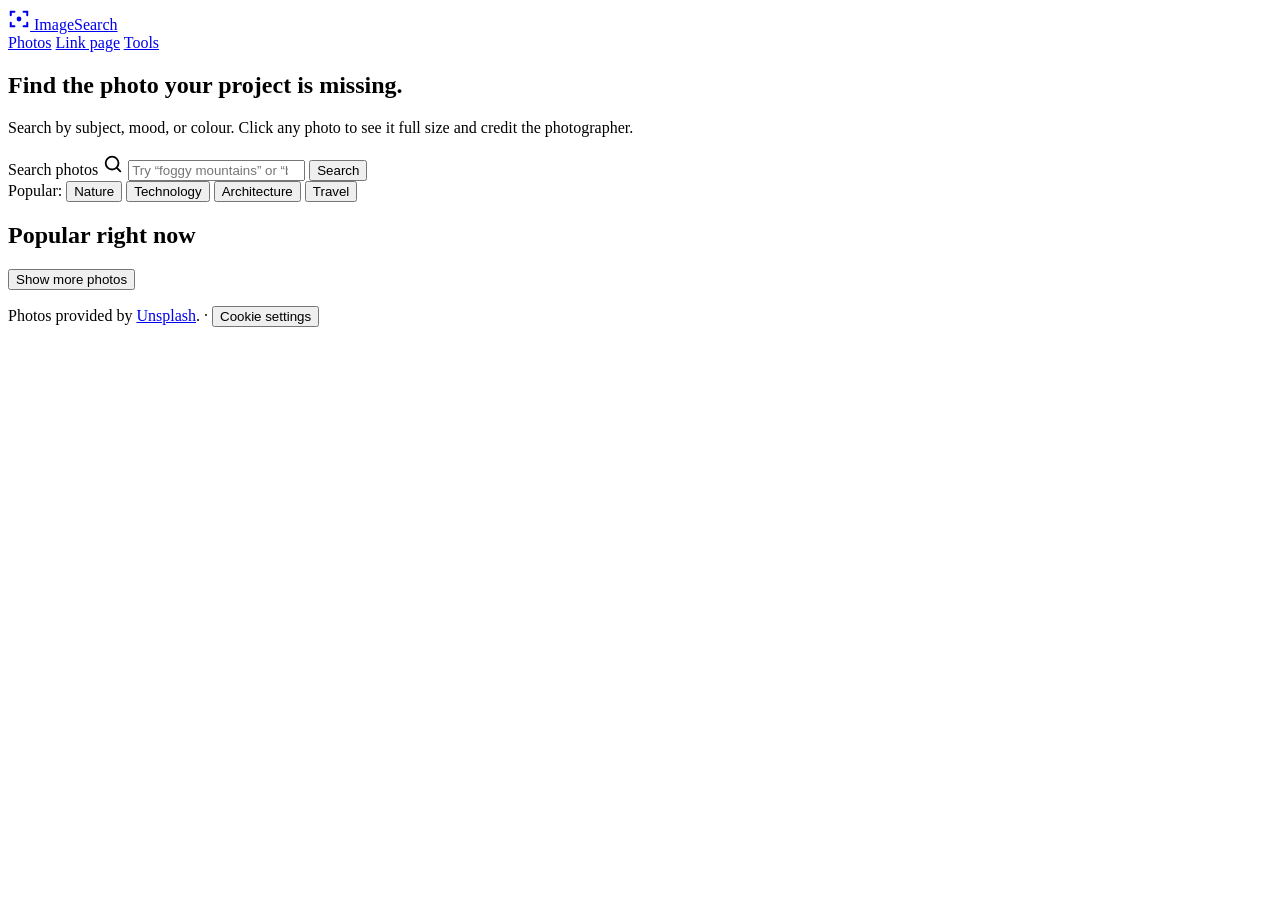
==== index.html @ f25a1036 "Update index.html" ====
<!DOCTYPE html>
<html lang="en">
<head>
    <meta charset="UTF-8">
    <meta name="viewport" content="width=device-width, initial-scale=1.0, viewport-fit=cover">

    <title>Image Search Engine</title>
    <meta name="description" content="Search free, high-quality photos and open them in a full-size viewer.">


    <link rel="icon" href="favicon.svg" type="image/svg+xml">
    <link rel="icon" href="icons/favicon-32.png" sizes="32x32" type="image/png">
    <link rel="apple-touch-icon" href="icons/apple-touch-icon.png">
    <link rel="manifest" href="manifest.webmanifest">
    <meta name="theme-color" content="#f2f3f1" media="(prefers-color-scheme: light)">
    <meta name="theme-color" content="#101214" media="(prefers-color-scheme: dark)">
    <meta name="apple-mobile-web-app-capable" content="yes">
    <meta name="apple-mobile-web-app-title" content="ImageSearch">

    <!-- Loads Google Fonts only after the visitor accepts -->
    <script src="consent.js"></script>
    <link rel="stylesheet" href="site.css">

    <link rel="stylesheet" href="image.css">
</head>

<body>

    <header class="topbar">
        <a href="#" class="brand" aria-label="ImageSearch home">
            <svg class="brand-mark" viewBox="0 0 24 24" width="22" height="22" fill="none" stroke="currentColor" stroke-width="2.2" stroke-linecap="round" aria-hidden="true">
                <path d="M3 8V4h4M17 4h4v4M21 16v4h-4M7 20H3v-4"/>
                <circle cx="12" cy="12" r="2.6" fill="currentColor" stroke="none"/>
            </svg>
            ImageSearch
        </a>
        <nav class="topbar-nav">
            <a href="index.html" aria-current="page">Photos</a>
            <a href="links.html">Link page</a>
            <a href="tools.html">Tools</a>
        </nav>
    </header>

    <section class="hero">
        <h1>Find the photo your project is missing.</h1>
        <p class="hero-description">
            Search by subject, mood, or colour. Click any photo to see it full size and credit the photographer.
        </p>

        <form id="search-form" role="search">
            <label for="search-box" class="visually-hidden">Search photos</label>
            <svg class="search-icon" viewBox="0 0 24 24" width="22" height="22" fill="none" stroke="currentColor" stroke-width="2" stroke-linecap="round" aria-hidden="true">
                <circle cx="11" cy="11" r="7"/>
                <path d="M20 20l-3.5-3.5"/>
            </svg>
            <input
                type="search"
                id="search-box"
                placeholder="Try “foggy mountains” or “blue door”"
                autocomplete="off"
                required
            >
            <button type="submit">Search</button>
        </form>

        <div class="suggestions" aria-label="Popular searches">
            <span>Popular:</span>
            <button type="button" class="suggestion">Nature</button>
            <button type="button" class="suggestion">Technology</button>
            <button type="button" class="suggestion">Architecture</button>
            <button type="button" class="suggestion">Travel</button>
        </div>
    </section>

    <main class="main-content">
        <div class="results-heading">
            <h2 id="results-title">Popular right now</h2>
            <p class="results-caption" id="results-caption" aria-live="polite"></p>
        </div>

        <div id="search-result" aria-busy="false"></div>

        <p id="status" class="status" role="status" hidden></p>

        <button id="show-more-btn" type="button">Show more photos</button>
    </main>

    <footer>
        <p>Photos provided by <a href="https://unsplash.com/?utm_source=image_search&utm_medium=referral" target="_blank" rel="noopener noreferrer">Unsplash</a>. <span aria-hidden="true">·</span> <button type="button" class="link-button" data-consent-open>Cookie settings</button></p>
    </footer>

    <dialog id="lightbox" aria-label="Photo viewer">
        <button type="button" class="lb-close" id="lb-close" aria-label="Close viewer">
            <svg viewBox="0 0 24 24" width="20" height="20" fill="none" stroke="currentColor" stroke-width="2.2" stroke-linecap="round" aria-hidden="true"><path d="M6 6l12 12M18 6L6 18"/></svg>
        </button>
        <button type="button" class="lb-nav lb-prev" id="lb-prev" aria-label="Previous photo">
            <svg viewBox="0 0 24 24" width="22" height="22" fill="none" stroke="currentColor" stroke-width="2.2" stroke-linecap="round" stroke-linejoin="round" aria-hidden="true"><path d="M15 5l-7 7 7 7"/></svg>
        </button>
        <button type="button" class="lb-nav lb-next" id="lb-next" aria-label="Next photo">
            <svg viewBox="0 0 24 24" width="22" height="22" fill="none" stroke="currentColor" stroke-width="2.2" stroke-linecap="round" stroke-linejoin="round" aria-hidden="true"><path d="M9 5l7 7-7 7"/></svg>
        </button>

        <figure class="lb-figure">
            <img id="lb-image" alt="">
            <figcaption>
                <span>Photo by <a id="lb-author" target="_blank" rel="noopener noreferrer"></a></span>
                <a id="lb-source" class="lb-source" target="_blank" rel="noopener noreferrer">View on Unsplash</a>
            </figcaption>
        </figure>
    </dialog>

    <script src="image.js"></script>
    <script src="pwa.js"></script>
</body>
</html>
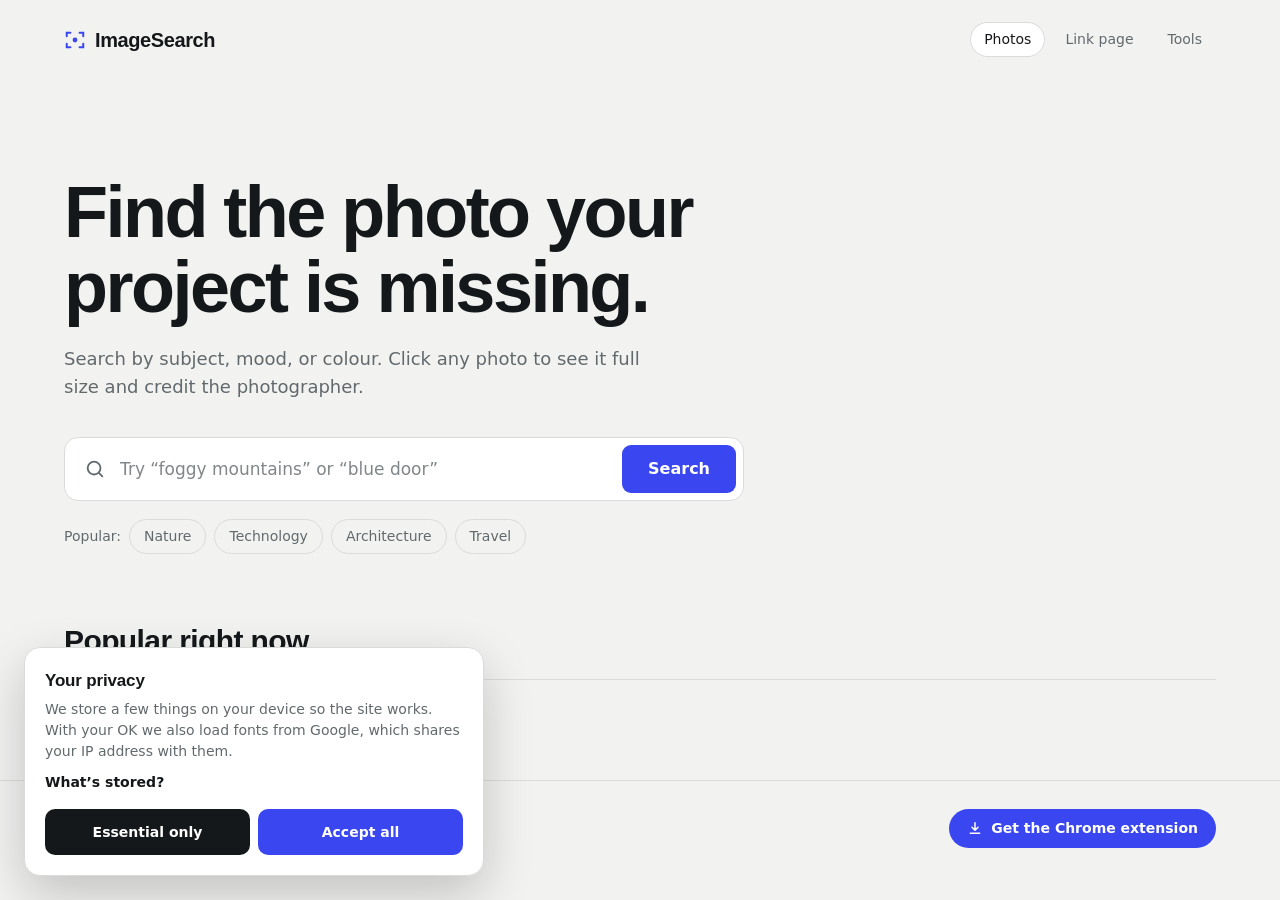
==== commit bbc55bb1: "Update index.html" ====
--- a/index.html
+++ b/index.html
@@ -86,7 +86,10 @@
     </main>
 
     <footer>
-        <p>Photos provided by <a href="https://unsplash.com/?utm_source=image_search&utm_medium=referral" target="_blank" rel="noopener noreferrer">Unsplash</a>. <span aria-hidden="true">·</span> <button type="button" class="link-button" data-consent-open>Cookie settings</button></p>
+        <div class="footer-row">
+            <p>Photos provided by <a href="https://unsplash.com/?utm_source=image_search&utm_medium=referral" target="_blank" rel="noopener noreferrer">Unsplash</a>. <span aria-hidden="true">·</span> <button type="button" class="link-button" data-consent-open>Cookie settings</button></p>
+            <a class="footer-btn" href="extension.html"><svg viewBox="0 0 24 24" width="16" height="16" fill="none" stroke="currentColor" stroke-width="2.2" stroke-linecap="round" stroke-linejoin="round" aria-hidden="true"><path d="M12 4v11M7.5 11l4.5 4.5 4.5-4.5M5 20h14"/></svg> Get the Chrome extension</a>
+        </div>
     </footer>
 
     <dialog id="lightbox" aria-label="Photo viewer">
--- a/site.css
+++ b/site.css
@@ -0,0 +1,222 @@
+/* Shared by every page: cookie banner, install button, offline notice, footer link button.
+   Uses the colour variables each page already defines, with fallbacks. */
+
+/* ---------- Footer "Cookie settings" ---------- */
+
+.link-button {
+    padding: 0;
+    background: none;
+    border: none;
+    font: inherit;
+    color: inherit;
+    text-decoration: underline;
+    text-underline-offset: 3px;
+    cursor: pointer;
+}
+
+.link-button:focus-visible {
+    outline: 3px solid var(--accent, #3a47f0);
+    outline-offset: 3px;
+}
+
+/* ---------- Cookie banner ---------- */
+
+.consent {
+    position: fixed;
+    left: 16px;
+    right: 16px;
+    bottom: 16px;
+    z-index: 1000;
+    max-width: 460px;
+    max-height: calc(100vh - 32px);
+    max-height: calc(100dvh - 32px);
+    overflow-y: auto;
+    padding: 20px 20px calc(20px + env(safe-area-inset-bottom, 0px));
+    background: var(--surface, #ffffff);
+    color: var(--ink, #15181a);
+    border: 1px solid var(--line, #d9dcd9);
+    border-radius: 16px;
+    box-shadow: 0 18px 50px rgba(0, 0, 0, 0.2);
+    font-family: var(--font-body, system-ui, -apple-system, 'Segoe UI', sans-serif);
+    font-size: 14px;
+    line-height: 1.5;
+    text-align: left;
+    animation: consent-in 0.35s ease-out;
+}
+
+.consent[hidden] { display: none; }
+
+@media (min-width: 600px) {
+    .consent {
+        left: 24px;
+        right: auto;
+        bottom: 24px;
+    }
+}
+
+@keyframes consent-in {
+    from { opacity: 0; transform: translateY(16px); }
+    to   { opacity: 1; transform: none; }
+}
+
+.consent h2 {
+    margin-bottom: 6px;
+    font-family: var(--font-display, inherit);
+    font-size: 17px;
+    font-weight: 700;
+    letter-spacing: -0.01em;
+}
+
+.consent h2:focus { outline: none; }
+
+.consent p { color: var(--muted, #62696d); }
+
+.consent details { margin-top: 10px; }
+
+.consent summary {
+    display: inline-block;
+    cursor: pointer;
+    font-weight: 600;
+    text-underline-offset: 3px;
+}
+
+.consent summary:focus-visible {
+    outline: 3px solid var(--accent, #3a47f0);
+    outline-offset: 3px;
+}
+
+.consent ul {
+    margin: 10px 0 0;
+    padding-left: 18px;
+    color: var(--muted, #62696d);
+}
+
+.consent li + li { margin-top: 6px; }
+
+.consent li strong { color: var(--ink, #15181a); }
+
+/* Both choices look equally prominent, so declining is as easy as accepting */
+.consent-actions {
+    display: flex;
+    flex-wrap: wrap;
+    gap: 8px;
+    margin-top: 16px;
+}
+
+.consent-btn {
+    flex: 1 1 140px;
+    min-height: 46px;
+    padding: 0 18px;
+    border: none;
+    border-radius: 10px;
+    font: inherit;
+    font-weight: 600;
+    cursor: pointer;
+    transition: background 0.2s;
+}
+
+.consent-all {
+    background: var(--accent, #3a47f0);
+    color: var(--accent-ink, #ffffff);
+}
+
+.consent-all:hover { background: var(--accent-hover, #2c37d1); }
+
+.consent-essential {
+    background: var(--ink, #15181a);
+    color: var(--surface, #ffffff);
+}
+
+.consent-essential:hover { opacity: 0.88; }
+
+.consent-btn:focus-visible {
+    outline: 3px solid var(--accent, #3a47f0);
+    outline-offset: 3px;
+}
+
+/* ---------- Install button ---------- */
+
+.install-btn {
+    white-space: nowrap;
+    padding: 7px 14px;
+    background: var(--accent, #3a47f0);
+    border: none;
+    border-radius: 999px;
+    color: var(--accent-ink, #ffffff);
+    font: inherit;
+    font-size: 14px;
+    font-weight: 600;
+    cursor: pointer;
+    transition: background 0.2s;
+}
+
+.install-btn:hover { background: var(--accent-hover, #2c37d1); }
+.install-btn[hidden] { display: none; }
+
+.install-btn:focus-visible {
+    outline: 3px solid var(--accent, #3a47f0);
+    outline-offset: 3px;
+}
+
+/* ---------- Offline notice ---------- */
+
+.net-toast {
+    position: fixed;
+    top: calc(12px + env(safe-area-inset-top, 0px));
+    left: 50%;
+    transform: translateX(-50%);
+    z-index: 1001;
+    max-width: calc(100% - 32px);
+    padding: 10px 18px;
+    background: var(--ink, #15181a);
+    color: var(--surface, #ffffff);
+    border-radius: 999px;
+    font-family: var(--font-body, system-ui, sans-serif);
+    font-size: 14px;
+    font-weight: 500;
+    text-align: center;
+    box-shadow: 0 8px 24px rgba(0, 0, 0, 0.25);
+}
+
+.net-toast[hidden] { display: none; }
+
+@media (prefers-reduced-motion: reduce) {
+    .consent { animation: none; }
+}
+
+/* ---------- Footer row and the extension button ---------- */
+
+.footer-row {
+    display: flex;
+    flex-wrap: wrap;
+    align-items: center;
+    justify-content: space-between;
+    gap: 12px 20px;
+}
+
+.footer-row p { margin: 0; }
+
+.footer-btn {
+    display: inline-flex;
+    align-items: center;
+    gap: 8px;
+    padding: 9px 18px;
+    background: var(--accent, #3a47f0);
+    border-radius: 999px;
+    color: var(--accent-ink, #ffffff);
+    font-size: 14px;
+    font-weight: 600;
+    text-decoration: none;
+    transition: background 0.2s;
+}
+
+.footer-btn:hover { background: var(--accent-hover, #2c37d1); }
+
+.footer-btn:focus-visible {
+    outline: 3px solid var(--accent, #3a47f0);
+    outline-offset: 3px;
+}
+
+@media (max-width: 600px) {
+    .footer-row { justify-content: center; text-align: center; }
+}
--- a/image.css
+++ b/image.css
@@ -0,0 +1,742 @@
+/* ---------- Tokens ---------- */
+
+:root {
+    --bg: #f2f3f1;
+    --surface: #ffffff;
+    --ink: #15181a;
+    --muted: #62696d;
+    --line: #d9dcd9;
+    --accent: #3a47f0;
+    --accent-hover: #2c37d1;
+    --accent-ink: #ffffff;
+    --focus: #3a47f0;
+
+    --font-display: 'Bricolage Grotesque', 'Helvetica Neue', Arial, sans-serif;
+    --font-body: 'Instrument Sans', system-ui, -apple-system, 'Segoe UI', sans-serif;
+
+    --gutter: clamp(20px, 5vw, 64px);
+    --radius: 14px;
+}
+
+@media (prefers-color-scheme: dark) {
+    :root {
+        --bg: #101214;
+        --surface: #1a1d20;
+        --ink: #eceeef;
+        --muted: #9aa1a6;
+        --line: #2b3034;
+        --accent: #7c86ff;
+        --accent-hover: #98a0ff;
+        --accent-ink: #0d0f1a;
+        --focus: #98a0ff;
+    }
+}
+
+/* ---------- Base ---------- */
+
+*,
+*::before,
+*::after {
+    margin: 0;
+    padding: 0;
+    box-sizing: border-box;
+}
+
+html {
+    -webkit-text-size-adjust: 100%;
+}
+
+body {
+    background: var(--bg);
+    color: var(--ink);
+    font-family: var(--font-body);
+    font-size: 16px;
+    line-height: 1.5;
+    min-height: 100vh;
+    min-height: 100dvh;
+}
+
+a {
+    color: inherit;
+}
+
+button {
+    font: inherit;
+    color: inherit;
+    cursor: pointer;
+    touch-action: manipulation;
+    -webkit-tap-highlight-color: transparent;
+}
+
+:focus-visible {
+    outline: 3px solid var(--focus);
+    outline-offset: 3px;
+}
+
+.visually-hidden {
+    position: absolute;
+    width: 1px;
+    height: 1px;
+    overflow: hidden;
+    clip: rect(0 0 0 0);
+    white-space: nowrap;
+}
+
+/* ---------- Top bar ---------- */
+
+.topbar {
+    display: flex;
+    flex-wrap: wrap;
+    justify-content: space-between;
+    align-items: center;
+    gap: 10px 16px;
+    padding: 22px var(--gutter);
+}
+
+.brand {
+    display: inline-flex;
+    align-items: center;
+    gap: 9px;
+    font-family: var(--font-display);
+    font-weight: 700;
+    font-size: 20px;
+    letter-spacing: -0.02em;
+    text-decoration: none;
+}
+
+.brand-mark {
+    color: var(--accent);
+}
+
+.topbar-nav {
+    display: flex;
+    flex-wrap: wrap;
+    justify-content: flex-end;
+    gap: 6px;
+}
+
+.topbar-nav a {
+    white-space: nowrap;
+    padding: 7px 14px;
+    border-radius: 999px;
+    font-size: 14px;
+    font-weight: 500;
+    text-decoration: none;
+    color: var(--muted);
+    transition: background 0.2s, color 0.2s;
+}
+
+.topbar-nav a:hover {
+    color: var(--ink);
+    background: var(--surface);
+}
+
+.topbar-nav a[aria-current="page"] {
+    color: var(--ink);
+    background: var(--surface);
+    box-shadow: inset 0 0 0 1px var(--line);
+}
+
+/* ---------- Hero ---------- */
+
+.hero {
+    padding: clamp(40px, 8vw, 96px) var(--gutter) clamp(36px, 6vw, 64px);
+    max-width: 980px;
+}
+
+h1 {
+    font-family: var(--font-display);
+    font-weight: 700;
+    font-size: clamp(38px, 6.4vw, 72px);
+    line-height: 1.04;
+    letter-spacing: -0.035em;
+    max-width: 16ch;
+    text-wrap: balance;
+}
+
+.hero-description {
+    margin-top: 20px;
+    max-width: 52ch;
+    font-size: 18px;
+    line-height: 1.55;
+    color: var(--muted);
+}
+
+/* ---------- Search form ---------- */
+
+form {
+    margin-top: 36px;
+    display: flex;
+    align-items: center;
+    gap: 6px;
+    width: 100%;
+    max-width: 680px;
+    padding: 7px;
+    background: var(--surface);
+    border: 1.5px solid var(--line);
+    border-radius: var(--radius);
+    transition: border-color 0.2s, box-shadow 0.2s;
+}
+
+form:focus-within {
+    border-color: var(--accent);
+    box-shadow: 0 0 0 4px color-mix(in srgb, var(--accent) 18%, transparent);
+}
+
+.search-icon {
+    flex: none;
+    margin-left: 12px;
+    color: var(--muted);
+}
+
+form input {
+    flex: 1;
+    min-width: 0;
+    height: 48px;
+    padding: 0 8px;
+    border: none;
+    outline: none;
+    background: transparent;
+    color: var(--ink);
+    font: inherit;
+    font-size: 17px;
+}
+
+form input::placeholder {
+    color: var(--muted);
+    opacity: 0.8;
+}
+
+form input::-webkit-search-cancel-button {
+    cursor: pointer;
+}
+
+form button {
+    flex: none;
+    height: 48px;
+    padding: 0 26px;
+    border: none;
+    border-radius: 9px;
+    background: var(--accent);
+    color: var(--accent-ink);
+    font-weight: 600;
+    font-size: 16px;
+    transition: background 0.2s;
+}
+
+form button:hover {
+    background: var(--accent-hover);
+}
+
+/* ---------- Suggestions ---------- */
+
+.suggestions {
+    margin-top: 18px;
+    display: flex;
+    flex-wrap: wrap;
+    align-items: center;
+    gap: 8px;
+    font-size: 14px;
+    color: var(--muted);
+}
+
+.suggestion {
+    padding: 6px 14px;
+    background: transparent;
+    border: 1px solid var(--line);
+    border-radius: 999px;
+    font-size: 14px;
+    transition: background 0.2s, border-color 0.2s;
+}
+
+.suggestion:hover {
+    background: var(--surface);
+    border-color: var(--ink);
+}
+
+/* ---------- Results ---------- */
+
+.main-content {
+    padding: 0 var(--gutter) 72px;
+}
+
+.results-heading {
+    display: flex;
+    align-items: baseline;
+    justify-content: space-between;
+    flex-wrap: wrap;
+    gap: 8px 24px;
+    padding-bottom: 16px;
+    margin-bottom: 28px;
+    border-bottom: 1px solid var(--line);
+}
+
+.results-heading h2 {
+    font-family: var(--font-display);
+    font-weight: 600;
+    font-size: clamp(22px, 3vw, 30px);
+    letter-spacing: -0.02em;
+}
+
+.results-caption {
+    font-size: 14px;
+    color: var(--muted);
+}
+
+/* Masonry: photos keep their natural proportions */
+
+#search-result {
+    display: flex;
+    align-items: flex-start;
+    gap: 20px;
+}
+
+.grid-col {
+    flex: 1 1 0;
+    min-width: 0;
+    display: flex;
+    flex-direction: column;
+    gap: 20px;
+}
+
+.tile {
+    position: relative;
+    display: block;
+    width: 100%;
+    margin: 0;
+    padding: 0;
+    border: none;
+    border-radius: var(--radius);
+    overflow: hidden;
+    background: var(--line);
+    text-align: left;
+}
+
+.tile img {
+    display: block;
+    width: 100%;
+    height: 100%;
+    object-fit: cover;
+    opacity: 0;
+    transition: opacity 0.4s;
+}
+
+.tile img.loaded {
+    opacity: 1;
+}
+
+/* Crop marks: the one flourish, shown when a photo is hovered or focused */
+
+.tile::before {
+    content: "";
+    position: absolute;
+    inset: 12px;
+    border-radius: 6px;
+    pointer-events: none;
+    opacity: 0;
+    transition: opacity 0.2s;
+    --m: rgba(255, 255, 255, 0.95);
+    background:
+        linear-gradient(var(--m), var(--m)) top left / 18px 2px,
+        linear-gradient(var(--m), var(--m)) top left / 2px 18px,
+        linear-gradient(var(--m), var(--m)) top right / 18px 2px,
+        linear-gradient(var(--m), var(--m)) top right / 2px 18px,
+        linear-gradient(var(--m), var(--m)) bottom left / 18px 2px,
+        linear-gradient(var(--m), var(--m)) bottom left / 2px 18px,
+        linear-gradient(var(--m), var(--m)) bottom right / 18px 2px,
+        linear-gradient(var(--m), var(--m)) bottom right / 2px 18px;
+    background-repeat: no-repeat;
+    z-index: 2;
+}
+
+.tile-credit {
+    position: absolute;
+    left: 0;
+    right: 0;
+    bottom: 0;
+    padding: 36px 18px 16px;
+    color: #fff;
+    font-size: 14px;
+    font-weight: 500;
+    background: linear-gradient(to top, rgba(0, 0, 0, 0.6), transparent);
+    white-space: nowrap;
+    overflow: hidden;
+    text-overflow: ellipsis;
+    opacity: 0;
+    transition: opacity 0.2s;
+    z-index: 1;
+}
+
+.tile:hover::before,
+.tile:focus-visible::before,
+.tile:hover .tile-credit,
+.tile:focus-visible .tile-credit {
+    opacity: 1;
+}
+
+/* Touch devices have no hover, so keep credits visible */
+@media (hover: none) {
+    .tile-credit {
+        opacity: 1;
+    }
+
+    .tile::before {
+        display: none;
+    }
+}
+
+/* Loading skeletons */
+
+.skeleton {
+    margin: 0;
+    border-radius: var(--radius);
+    background: linear-gradient(100deg, var(--line) 30%, color-mix(in srgb, var(--line) 55%, var(--bg)) 50%, var(--line) 70%);
+    background-size: 200% 100%;
+    animation: shimmer 1.4s linear infinite;
+}
+
+@keyframes shimmer {
+    from { background-position: 100% 0; }
+    to   { background-position: -100% 0; }
+}
+
+/* Status + show more */
+
+.status {
+    padding: 56px 0;
+    text-align: center;
+    color: var(--muted);
+}
+
+.status strong {
+    display: block;
+    margin-bottom: 4px;
+    color: var(--ink);
+    font-family: var(--font-display);
+    font-size: 20px;
+}
+
+#show-more-btn {
+    display: none;
+    margin: 24px auto 0;
+    padding: 14px 28px;
+    background: var(--surface);
+    border: 1.5px solid var(--ink);
+    border-radius: 999px;
+    font-weight: 600;
+    font-size: 15px;
+    transition: background 0.2s, color 0.2s;
+}
+
+#show-more-btn:hover:not(:disabled) {
+    background: var(--ink);
+    color: var(--bg);
+}
+
+#show-more-btn:disabled {
+    opacity: 0.55;
+    cursor: progress;
+}
+
+/* ---------- Footer ---------- */
+
+footer {
+    padding: 28px var(--gutter);
+    border-top: 1px solid var(--line);
+    font-size: 14px;
+    color: var(--muted);
+}
+
+footer a {
+    text-underline-offset: 3px;
+}
+
+/* ---------- Lightbox ---------- */
+
+#lightbox {
+    position: fixed;
+    inset: 0;
+    width: 100%;
+    height: 100%;
+    max-width: none;
+    max-height: none;
+    margin: 0;
+    padding: clamp(16px, 4vw, 48px);
+    border: none;
+    background: rgba(8, 9, 10, 0.92);
+    color: #fff;
+    align-items: center;
+    justify-content: center;
+}
+
+#lightbox[open] {
+    display: flex;
+}
+
+#lightbox::backdrop {
+    background: rgba(8, 9, 10, 0.92);
+}
+
+.lb-figure {
+    display: flex;
+    flex-direction: column;
+    align-items: center;
+    gap: 14px;
+    max-width: min(1200px, 100%);
+    max-height: 100%;
+}
+
+.lb-figure img {
+    display: block;
+    max-width: 100%;
+    max-height: calc(100vh - 140px);
+    max-height: calc(100dvh - 140px);
+    border-radius: 10px;
+    object-fit: contain;
+    background: #1b1d1f;
+}
+
+.lb-figure figcaption {
+    display: flex;
+    flex-wrap: wrap;
+    justify-content: center;
+    gap: 6px 24px;
+    font-size: 15px;
+    color: #c9cdd0;
+}
+
+.lb-figure figcaption a {
+    color: #fff;
+    text-underline-offset: 3px;
+}
+
+.lb-source {
+    color: #c9cdd0;
+}
+
+.lb-close,
+.lb-nav {
+    position: absolute;
+    display: grid;
+    place-items: center;
+    width: 46px;
+    height: 46px;
+    border: 1px solid rgba(255, 255, 255, 0.25);
+    border-radius: 50%;
+    background: rgba(255, 255, 255, 0.08);
+    color: #fff;
+    transition: background 0.2s;
+    z-index: 3;
+}
+
+.lb-close:hover,
+.lb-nav:hover {
+    background: rgba(255, 255, 255, 0.2);
+}
+
+.lb-close {
+    top: 16px;
+    right: 16px;
+}
+
+.lb-nav {
+    top: 50%;
+    transform: translateY(-50%);
+}
+
+.lb-prev { left: 16px; }
+.lb-next { right: 16px; }
+
+.lb-nav[hidden] {
+    display: none;
+}
+
+/* ---------- Responsive ---------- */
+
+/* Keep content clear of phone notches in landscape */
+.topbar,
+.hero,
+.main-content,
+footer {
+    padding-left: max(var(--gutter), env(safe-area-inset-left, 0px));
+    padding-right: max(var(--gutter), env(safe-area-inset-right, 0px));
+}
+
+/* Phones and small tablets */
+@media (max-width: 700px) {
+    .topbar {
+        padding-top: calc(14px + env(safe-area-inset-top, 0px));
+        padding-bottom: 14px;
+    }
+
+    .topbar { gap: 8px 10px; }
+
+    .brand {
+        gap: 7px;
+        font-size: 18px;
+    }
+
+    .brand-mark {
+        width: 20px;
+        height: 20px;
+    }
+
+    .topbar-nav { gap: 2px; }
+
+    .topbar-nav a {
+        padding: 8px 10px;
+    }
+
+    .hero {
+        padding-top: 28px;
+        padding-bottom: 28px;
+    }
+
+    .hero-description {
+        margin-top: 14px;
+        font-size: 16px;
+    }
+
+    form {
+        margin-top: 24px;
+        padding: 5px;
+    }
+
+    .search-icon { display: none; }
+
+    form input {
+        height: 46px;
+        padding-left: 12px;
+        font-size: 16px;
+        text-overflow: ellipsis;
+    }
+
+    form button {
+        height: 46px;
+        padding: 0 18px;
+    }
+
+    /* One scrolling row of suggestions instead of a wrapped block */
+    .suggestions {
+        flex-wrap: nowrap;
+        gap: 8px;
+        margin-top: 14px;
+        margin-left: calc(-1 * max(var(--gutter), env(safe-area-inset-left, 0px)));
+        margin-right: calc(-1 * max(var(--gutter), env(safe-area-inset-right, 0px)));
+        padding: 2px max(var(--gutter), env(safe-area-inset-right, 0px));
+        overflow-x: auto;
+        scrollbar-width: none;
+        -webkit-overflow-scrolling: touch;
+    }
+
+    .suggestions::-webkit-scrollbar { display: none; }
+
+    .suggestions > span,
+    .suggestion {
+        flex: none;
+        white-space: nowrap;
+    }
+
+    .main-content { padding-bottom: 56px; }
+
+    .results-heading {
+        margin-bottom: 18px;
+        padding-bottom: 12px;
+    }
+
+    /* Two columns of photos, so a page isn't a 5,000px scroll */
+    #search-result,
+    .grid-col {
+        gap: 10px;
+    }
+
+    .tile,
+    .skeleton {
+        border-radius: 10px;
+    }
+
+    .tile-credit {
+        padding: 22px 10px 8px;
+        font-size: 12px;
+    }
+
+    #show-more-btn {
+        width: 100%;
+        max-width: 360px;
+    }
+
+    /* Full-screen viewer: room for the close button on top, arrows on the bottom */
+    #lightbox {
+        padding: calc(64px + env(safe-area-inset-top, 0px)) 12px calc(76px + env(safe-area-inset-bottom, 0px));
+    }
+
+    .lb-figure img {
+        max-height: calc(100vh - 220px);
+        max-height: calc(100dvh - 220px);
+    }
+
+    .lb-figure figcaption { font-size: 14px; }
+
+    .lb-close {
+        top: calc(12px + env(safe-area-inset-top, 0px));
+        right: 12px;
+    }
+
+    .lb-nav {
+        top: auto;
+        bottom: calc(14px + env(safe-area-inset-bottom, 0px));
+        transform: none;
+    }
+
+    .lb-prev { left: 12px; }
+    .lb-next { right: 12px; }
+}
+
+/* Fingers need bigger targets than mouse pointers */
+@media (pointer: coarse) {
+    .topbar-nav a,
+    .suggestion,
+    .install-btn {
+        display: inline-flex;
+        align-items: center;
+        min-height: 40px;
+    }
+
+    .suggestion { padding-left: 16px; padding-right: 16px; }
+
+    .lb-close,
+    .lb-nav {
+        width: 48px;
+        height: 48px;
+    }
+}
+
+/* Short landscape phones: tighten the hero so results show sooner */
+@media (max-height: 500px) and (orientation: landscape) {
+    .hero {
+        padding-top: 20px;
+        padding-bottom: 20px;
+    }
+
+    h1 { font-size: 34px; }
+
+    .hero-description { display: none; }
+}
+
+@media (max-width: 480px) {
+    .topbar-nav {
+        flex: 1 0 100%;
+        justify-content: flex-start;
+    }
+}
+
+/* ---------- Reduced motion ---------- */
+
+@media (prefers-reduced-motion: reduce) {
+    *,
+    *::before,
+    *::after {
+        animation: none !important;
+        transition: none !important;
+    }
+}
